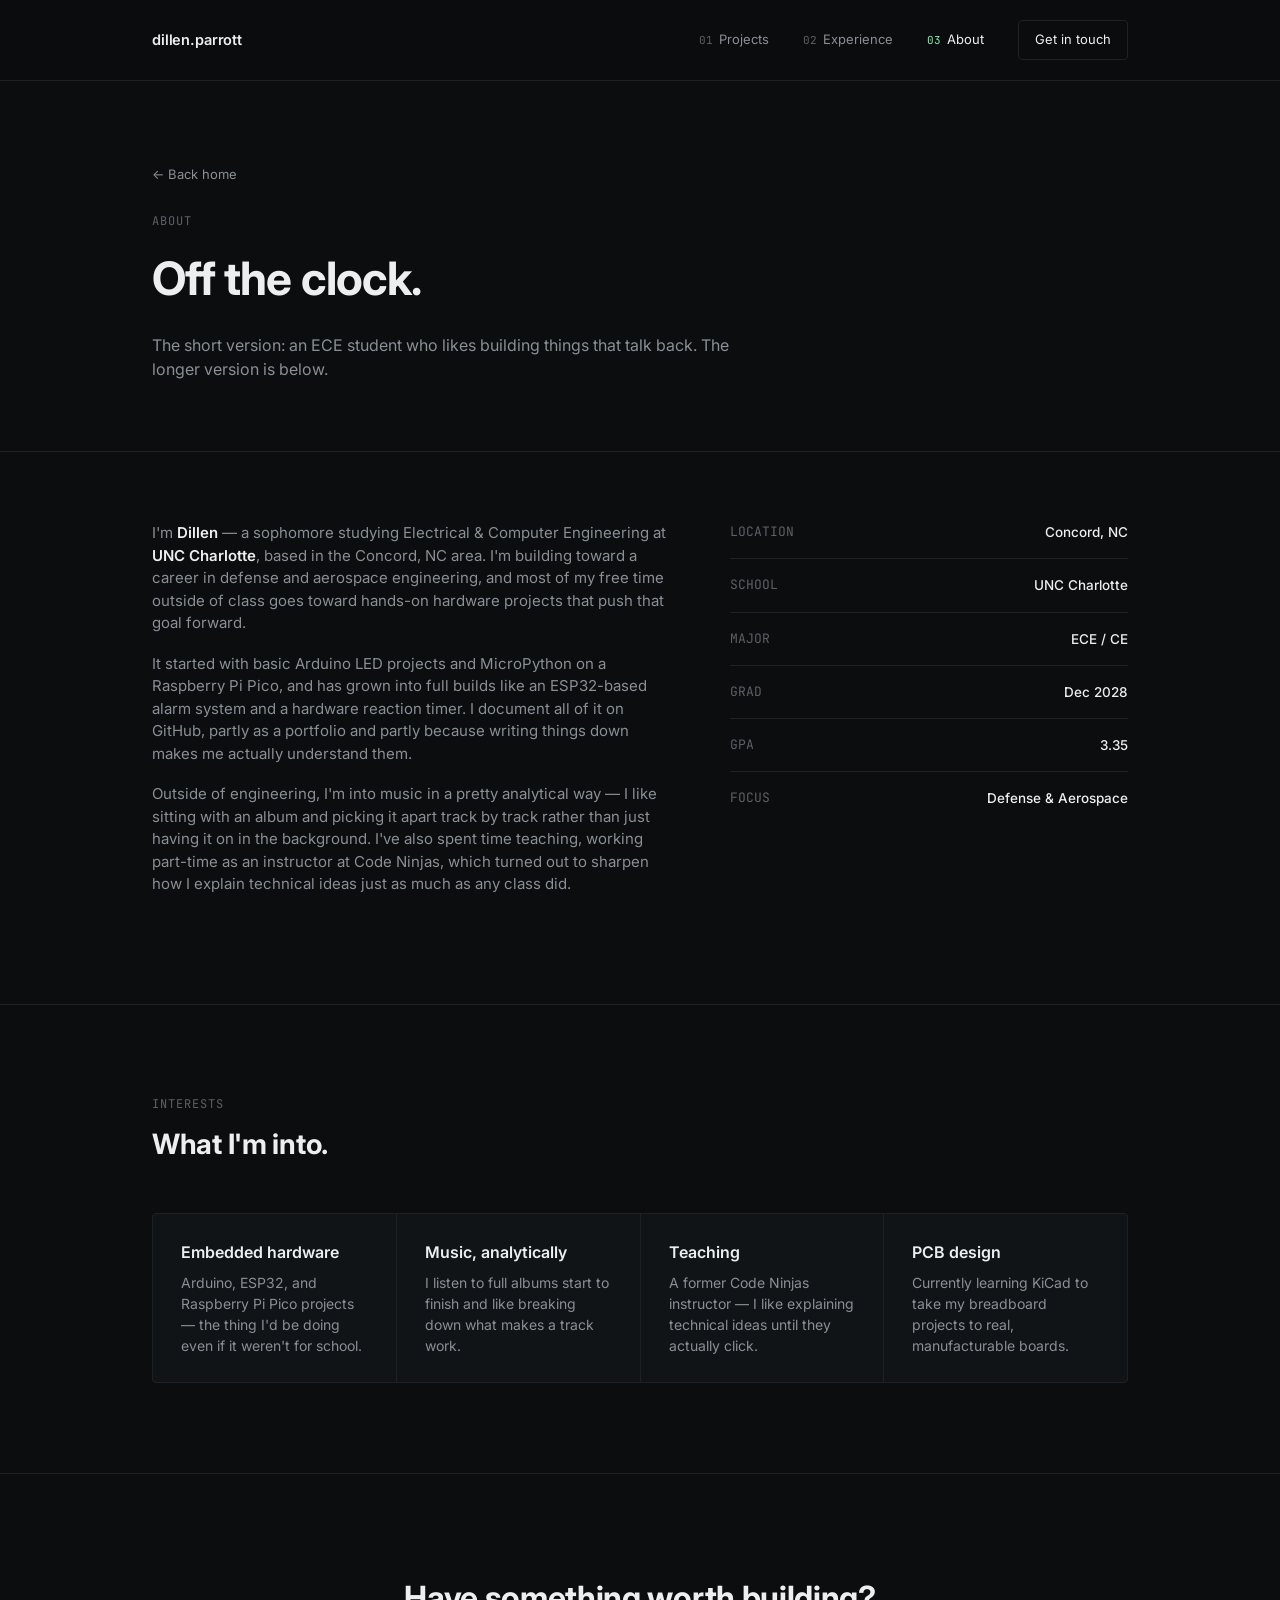
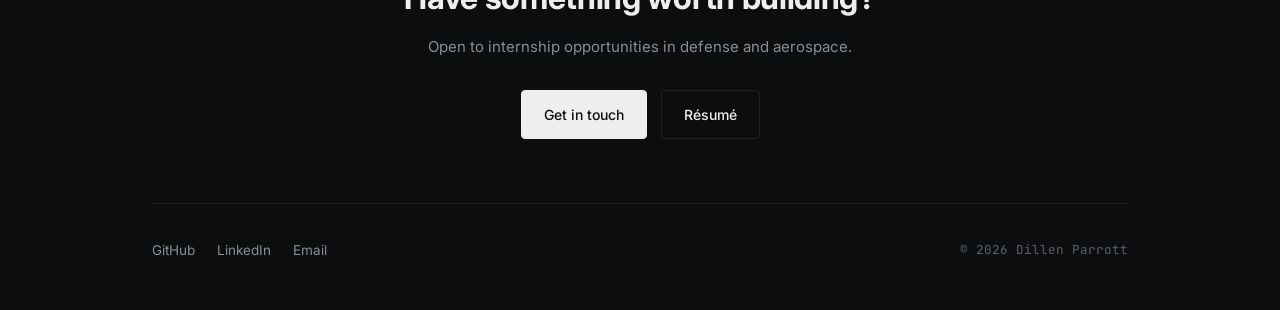
==== about.html @ 0b549629 "Add files via upload" ====
<!DOCTYPE html>
<html lang="en">
<head>
<meta charset="UTF-8">
<meta name="viewport" content="width=device-width, initial-scale=1.0">
<title>About · Dillen Parrott</title>
<meta name="description" content="About Dillen Parrott — ECE student at UNC Charlotte.">
<meta name="theme-color" content="#0b0d0f">
<link rel="preconnect" href="https://fonts.googleapis.com">
<link rel="preconnect" href="https://fonts.gstatic.com" crossorigin>
<link href="https://fonts.googleapis.com/css2?family=Inter:ital,wght@0,400;0,500;0,600;0,700;1,400;1,500&family=JetBrains+Mono:wght@400;500&display=swap" rel="stylesheet">
<link rel="stylesheet" href="styles.css">
</head>
<body>

<nav>
  <div class="wrap">
    <a href="index.html" class="logo">dillen.parrott</a>
    <div class="navlinks">
      <a href="projects.html" class="navlink"><span class="num">01</span>Projects</a>
      <a href="experience.html" class="navlink"><span class="num">02</span>Experience</a>
      <a href="about.html" class="navlink active"><span class="num">03</span>About</a>
      <a href="index.html#contact" class="cta">Get in touch</a>
    </div>
  </div>
</nav>

<header class="page-head">
  <div class="wrap">
    <a href="index.html" class="back-link">← Back home</a>
    <div class="page-eyebrow">About</div>
    <h1 class="page-title">Off the clock.</h1>
    <p class="page-sub">
      The short version: an ECE student who likes building things that talk back. The longer
      version is below.
    </p>
  </div>
</header>

<main>
<section style="padding-top:70px;">
  <div class="wrap">
    <div class="about-grid">
      <div class="about-body">
        <p>
          I'm <strong>Dillen</strong> — a sophomore studying Electrical &amp; Computer Engineering
          at <strong>UNC Charlotte</strong>, based in the Concord, NC area. I'm building toward a
          career in defense and aerospace engineering, and most of my free time outside of class
          goes toward hands-on hardware projects that push that goal forward.
        </p>
        <p>
          It started with basic Arduino LED projects and MicroPython on a Raspberry Pi Pico, and
          has grown into full builds like an ESP32-based alarm system and a hardware reaction
          timer. I document all of it on GitHub, partly as a portfolio and partly because writing
          things down makes me actually understand them.
        </p>
        <p>
          Outside of engineering, I'm into music in a pretty analytical way — I like sitting with
          an album and picking it apart track by track rather than just having it on in the
          background. I've also spent time teaching, working part-time as an instructor at Code
          Ninjas, which turned out to sharpen how I explain technical ideas just as much as any
          class did.
        </p>
      </div>
      <div class="fact-list">
        <div class="fact"><span class="k">LOCATION</span><span class="v">Concord, NC</span></div>
        <div class="fact"><span class="k">SCHOOL</span><span class="v">UNC Charlotte</span></div>
        <div class="fact"><span class="k">MAJOR</span><span class="v">ECE / CE</span></div>
        <div class="fact"><span class="k">GRAD</span><span class="v">Dec 2028</span></div>
        <div class="fact"><span class="k">GPA</span><span class="v">3.35</span></div>
        <div class="fact"><span class="k">FOCUS</span><span class="v">Defense &amp; Aerospace</span></div>
      </div>
    </div>
  </div>
</section>

<section>
  <div class="wrap">
    <div class="sec-header">
      <div>
        <div class="sec-eyebrow">Interests</div>
        <h2 class="sec-title">What I'm into.</h2>
      </div>
    </div>
    <div class="interest-grid">
      <div class="interest">
        <h3>Embedded hardware</h3>
        <p>Arduino, ESP32, and Raspberry Pi Pico projects — the thing I'd be doing even if it weren't for school.</p>
      </div>
      <div class="interest">
        <h3>Music, analytically</h3>
        <p>I listen to full albums start to finish and like breaking down what makes a track work.</p>
      </div>
      <div class="interest">
        <h3>Teaching</h3>
        <p>A former Code Ninjas instructor — I like explaining technical ideas until they actually click.</p>
      </div>
      <div class="interest">
        <h3>PCB design</h3>
        <p>Currently learning KiCad to take my breadboard projects to real, manufacturable boards.</p>
      </div>
    </div>
  </div>
</section>
</main>

<footer id="contact">
  <div class="wrap">
    <div class="footer-cta">
      <h2>Have something worth building?</h2>
      <p>Open to internship opportunities in defense and aerospace.</p>
      <div class="footer-links">
        <a href="mailto:[email protected]" class="btn btn-primary">Get in touch</a>
        <a href="#" class="btn btn-ghost">Résumé</a>
      </div>
    </div>
    <div class="foot-bottom">
      <div class="foot-social">
        <a href="#" target="_blank" rel="noopener">GitHub</a>
        <a href="#" target="_blank" rel="noopener">LinkedIn</a>
        <a href="mailto:[email protected]">Email</a>
      </div>
      <div class="copyright">© 2026 Dillen Parrott</div>
    </div>
  </div>
</footer>

</body>
</html>
---- styles.css ----
:root{
  --bg: #0b0d0f;
  --surface: #111417;
  --line: #1d2226;
  --text: #eceef0;
  --muted: #888f96;
  --muted-2: #5c6167;
  --accent: #7cf2b0;
  --radius: 4px;
  --max: 1040px;
}
*{ box-sizing:border-box; }
html{ scroll-behavior:smooth; }
body{
  margin:0;
  background:var(--bg);
  color:var(--text);
  font-family:'Inter', sans-serif;
  -webkit-font-smoothing:antialiased;
  line-height:1.5;
}
::selection{ background:var(--accent); color:#06140d; }
a{ color:inherit; text-decoration:none; }
.wrap{ max-width:var(--max); margin:0 auto; padding:0 32px; }
em{ font-style:italic; color:var(--text); }
.mono{ font-family:'JetBrains Mono', monospace; }
:focus-visible{ outline:2px solid var(--accent); outline-offset:2px; }

/* ---------------- nav ---------------- */
nav{
  position:sticky; top:0; z-index:50;
  background:rgba(11,13,15,0.82);
  backdrop-filter:blur(10px);
  border-bottom:1px solid var(--line);
}
nav .wrap{
  display:flex; align-items:center; justify-content:space-between;
  padding:20px 32px;
}
.logo{ font-weight:600; font-size:14.5px; letter-spacing:-0.01em; }
.navlinks{ display:flex; align-items:center; gap:34px; }
.navlinks a.navlink{
  font-size:13px; color:var(--muted);
  display:flex; align-items:baseline; gap:6px;
  transition:color .15s ease;
}
.navlinks a.navlink .num{ font-family:'JetBrains Mono', monospace; font-size:11px; color:var(--muted-2); }
.navlinks a.navlink:hover, .navlinks a.navlink.active{ color:var(--text); }
.navlinks a.navlink.active .num{ color:var(--accent); }
.navlinks .cta{
  font-size:13px;
  border:1px solid var(--line);
  padding:9px 16px;
  border-radius:var(--radius);
  transition:border-color .15s ease, color .15s ease;
}
.navlinks .cta:hover{ border-color:var(--accent); color:var(--accent); }
@media(max-width:760px){
  .navlinks a.navlink{ display:none; }
}

/* ---------------- hero (landing) ---------------- */
header.hero{ padding:110px 0 90px; }
.status{
  display:inline-flex; align-items:center; gap:9px;
  font-size:13px; color:var(--muted);
  margin-bottom:34px;
  padding:6px 12px 6px 10px;
  border:1px solid var(--line);
  border-radius:30px;
}
.status .dot{
  width:7px; height:7px; border-radius:50%;
  background:var(--accent);
  box-shadow:0 0 8px var(--accent);
  flex-shrink:0;
}
h1.headline{
  font-size:clamp(32px, 5.4vw, 56px);
  font-weight:700;
  line-height:1.12;
  letter-spacing:-0.02em;
  margin:0 0 28px;
  max-width:820px;
}
p.subhead{
  font-size:17px;
  color:var(--muted);
  max-width:560px;
  margin:0 0 40px;
}
.hero-actions{ display:flex; gap:14px; flex-wrap:wrap; }
.btn{
  display:inline-flex; align-items:center; gap:8px;
  padding:13px 22px;
  border-radius:var(--radius);
  font-size:14px;
  font-weight:500;
  border:1px solid var(--line);
  transition:all .18s ease;
}
.btn-primary{ background:var(--text); color:#0b0d0f; border-color:var(--text); }
.btn-primary:hover{ background:var(--accent); border-color:var(--accent); }
.btn-ghost:hover{ border-color:var(--accent); color:var(--accent); }

/* ---------------- page header (subpages) ---------------- */
header.page-head{ padding:80px 0 70px; border-bottom:1px solid var(--line); }
.back-link{
  display:inline-flex; align-items:center; gap:8px;
  font-size:13px; color:var(--muted);
  margin-bottom:28px;
  transition:color .15s ease;
}
.back-link:hover{ color:var(--accent); }
.page-eyebrow{
  font-family:'JetBrains Mono', monospace;
  font-size:12px; color:var(--muted-2);
  letter-spacing:0.08em; text-transform:uppercase;
  margin-bottom:14px;
}
h1.page-title{
  font-size:clamp(30px, 4.6vw, 46px);
  font-weight:700; letter-spacing:-0.02em;
  margin:0 0 20px;
  max-width:760px;
}
p.page-sub{ color:var(--muted); font-size:16px; max-width:600px; margin:0; }

/* ---------------- sections ---------------- */
section{ padding:90px 0; border-top:1px solid var(--line); }
main section:first-of-type{ border-top:none; }
.sec-header{
  display:flex; justify-content:space-between; align-items:flex-end;
  margin-bottom:48px; flex-wrap:wrap; gap:16px;
}
.sec-eyebrow{
  font-family:'JetBrains Mono', monospace;
  font-size:12px; color:var(--muted-2);
  letter-spacing:0.08em; text-transform:uppercase;
  margin-bottom:10px;
}
h2.sec-title{ font-size:28px; font-weight:700; letter-spacing:-0.01em; margin:0; }
.sec-link{
  font-size:13.5px; color:var(--muted);
  border-bottom:1px solid var(--line);
  padding-bottom:2px;
  white-space:nowrap;
  transition:color .15s ease, border-color .15s ease;
}
.sec-link:hover{ color:var(--accent); border-color:var(--accent); }

/* ---------------- project cards (compact, landing) ---------------- */
.work-grid{ display:grid; gap:1px; background:var(--line); border:1px solid var(--line); border-radius:var(--radius); overflow:hidden; }
.work-item{
  background:var(--surface);
  padding:30px 32px;
  display:grid;
  grid-template-columns:1fr auto;
  gap:20px;
  align-items:center;
  transition:background .15s ease;
}
.work-item:hover{ background:#151a1e; }
.work-name{ font-size:19px; font-weight:600; margin:0 0 8px; display:flex; align-items:center; gap:10px; }
.work-year{ font-family:'JetBrains Mono', monospace; font-size:12px; color:var(--muted-2); font-weight:400; }
.work-desc{ color:var(--muted); font-size:14.5px; margin:0 0 12px; max-width:520px; }
.work-status{
  font-family:'JetBrains Mono', monospace;
  font-size:11px; color:var(--accent);
  display:inline-flex; align-items:center; gap:6px;
}
.work-status .dot{ width:5px; height:5px; border-radius:50%; background:var(--accent); }
.work-arrow{
  font-size:22px; color:var(--muted-2);
  transition:transform .18s ease, color .18s ease;
}
.work-item:hover .work-arrow{ transform:translateX(4px); color:var(--accent); }

/* ---------------- project articles (projects.html, in-depth) ---------------- */
.project-article{
  padding:56px 0;
  border-bottom:1px solid var(--line);
  display:grid;
  grid-template-columns:220px 1fr;
  gap:48px;
}
.project-article:last-child{ border-bottom:none; }
.project-meta{ display:flex; flex-direction:column; gap:14px; }
.project-meta .work-status{ order:2; }
.project-year{ font-family:'JetBrains Mono', monospace; font-size:12.5px; color:var(--muted-2); }
.project-links{ display:flex; flex-direction:column; gap:10px; margin-top:8px; }
.project-links a{
  font-size:13px; color:var(--text);
  border:1px solid var(--line);
  padding:9px 14px;
  border-radius:var(--radius);
  text-align:center;
  transition:border-color .15s ease, color .15s ease;
}
.project-links a:hover{ border-color:var(--accent); color:var(--accent); }
.project-title{ font-size:24px; font-weight:700; letter-spacing:-0.01em; margin:0 0 16px; }
.project-body p{ color:var(--muted); font-size:15px; margin:0 0 16px; max-width:620px; }
.project-body strong{ color:var(--text); font-weight:600; }
.project-tags{ display:flex; gap:8px; flex-wrap:wrap; margin:18px 0 4px; }
.ptag{
  font-family:'JetBrains Mono', monospace;
  font-size:11px; color:var(--accent);
  background:rgba(124,242,176,0.08);
  border:1px solid #234034;
  padding:4px 10px; border-radius:20px;
}
.project-sub{ font-size:13px; color:var(--muted-2); text-transform:uppercase; letter-spacing:0.06em; margin:22px 0 8px; font-family:'JetBrains Mono', monospace; }
@media(max-width:760px){
  .project-article{ grid-template-columns:1fr; gap:20px; }
}

/* ---------------- what I do ---------------- */
.do-list{ display:flex; flex-direction:column; }
.do-item{
  display:grid; grid-template-columns:70px 1fr; gap:24px;
  padding:28px 0; border-bottom:1px solid var(--line);
}
.do-item:last-child{ border-bottom:none; }
.do-num{ font-family:'JetBrains Mono', monospace; color:var(--muted-2); font-size:14px; padding-top:3px; }
.do-title{ font-size:18px; font-weight:600; margin:0 0 8px; }
.do-desc{ color:var(--muted); font-size:14.5px; max-width:520px; margin:0; }

/* ---------------- currently / callout bar ---------------- */
.currently{
  display:grid; grid-template-columns:1fr auto;
  align-items:center; gap:24px;
  background:var(--surface);
  border:1px solid var(--line);
  border-radius:var(--radius);
  padding:36px 40px;
}
.currently h3{ font-size:20px; margin:0 0 8px; font-weight:600; }
.currently p{ color:var(--muted); margin:0; font-size:14.5px; max-width:480px; }

/* ---------------- about ---------------- */
.about-grid{ display:grid; grid-template-columns:1.3fr 1fr; gap:60px; }
.about-body p{ color:var(--muted); margin:0 0 18px; font-size:15px; max-width:520px; }
.about-body strong{ color:var(--text); font-weight:600; }
.fact-list{ display:flex; flex-direction:column; gap:0; }
.fact{ padding:16px 0; border-bottom:1px solid var(--line); display:flex; justify-content:space-between; gap:16px; }
.fact:first-child{ padding-top:0; }
.fact:last-child{ border-bottom:none; }
.fact .k{ color:var(--muted-2); font-size:13px; font-family:'JetBrains Mono', monospace; }
.fact .v{ font-size:13.5px; font-weight:500; text-align:right; }
@media(max-width:760px){ .about-grid{ grid-template-columns:1fr; } }

.interest-grid{ display:grid; grid-template-columns:repeat(auto-fit, minmax(220px,1fr)); gap:1px; background:var(--line); border:1px solid var(--line); border-radius:var(--radius); overflow:hidden; margin-top:8px; }
.interest{ background:var(--surface); padding:26px 28px; }
.interest h3{ font-size:16px; margin:0 0 8px; font-weight:600; }
.interest p{ color:var(--muted); font-size:14px; margin:0; }

/* ---------------- experience timeline ---------------- */
.tl{ display:flex; flex-direction:column; }
.tl-item{ display:grid; grid-template-columns:150px 1fr; gap:24px; padding:26px 0; border-bottom:1px solid var(--line); }
.tl-item:last-child{ border-bottom:none; }
.tl-date{ font-family:'JetBrains Mono', monospace; color:var(--muted-2); font-size:12.5px; padding-top:3px; }
.tl-role{ font-size:17px; font-weight:600; margin:0 0 4px; }
.tl-org{ font-size:13px; color:var(--muted); margin:0 0 10px; }
.tl-desc{ color:var(--muted); font-size:14.5px; margin:0 0 14px; max-width:560px; }
.tl-skills{ display:flex; gap:8px; flex-wrap:wrap; }
@media(max-width:600px){ .tl-item{ grid-template-columns:1fr; gap:4px; } }

/* ---------------- expanded experience article (experience.html) ---------------- */
.tl-item.expanded{ grid-template-columns:150px 1fr; }
.tl-item.expanded .tl-desc{ max-width:620px; }
.tl-bullets{ margin:12px 0 16px; padding-left:18px; color:var(--muted); font-size:14.5px; }
.tl-bullets li{ margin-bottom:6px; }

/* ---------------- footer ---------------- */
footer{ padding:100px 0 50px; border-top:1px solid var(--line); }
.footer-cta{ text-align:center; margin-bottom:64px; }
.footer-cta h2{ font-size:32px; font-weight:700; letter-spacing:-0.01em; margin:0 0 14px; }
.footer-cta p{ color:var(--muted); font-size:15px; margin:0 0 32px; }
.footer-links{ display:flex; justify-content:center; gap:14px; flex-wrap:wrap; }
.foot-bottom{
  display:flex; justify-content:space-between; align-items:center;
  padding-top:36px; margin-top:36px; border-top:1px solid var(--line);
  flex-wrap:wrap; gap:14px;
}
.foot-social{ display:flex; gap:22px; }
.foot-social a{ font-size:13.5px; color:var(--muted); transition:color .15s ease; }
.foot-social a:hover{ color:var(--accent); }
.copyright{ font-size:12.5px; color:var(--muted-2); font-family:'JetBrains Mono', monospace; }

@media(max-width:600px){
  .work-item{ grid-template-columns:1fr; }
  .work-arrow{ display:none; }
  .currently{ grid-template-columns:1fr; }
}
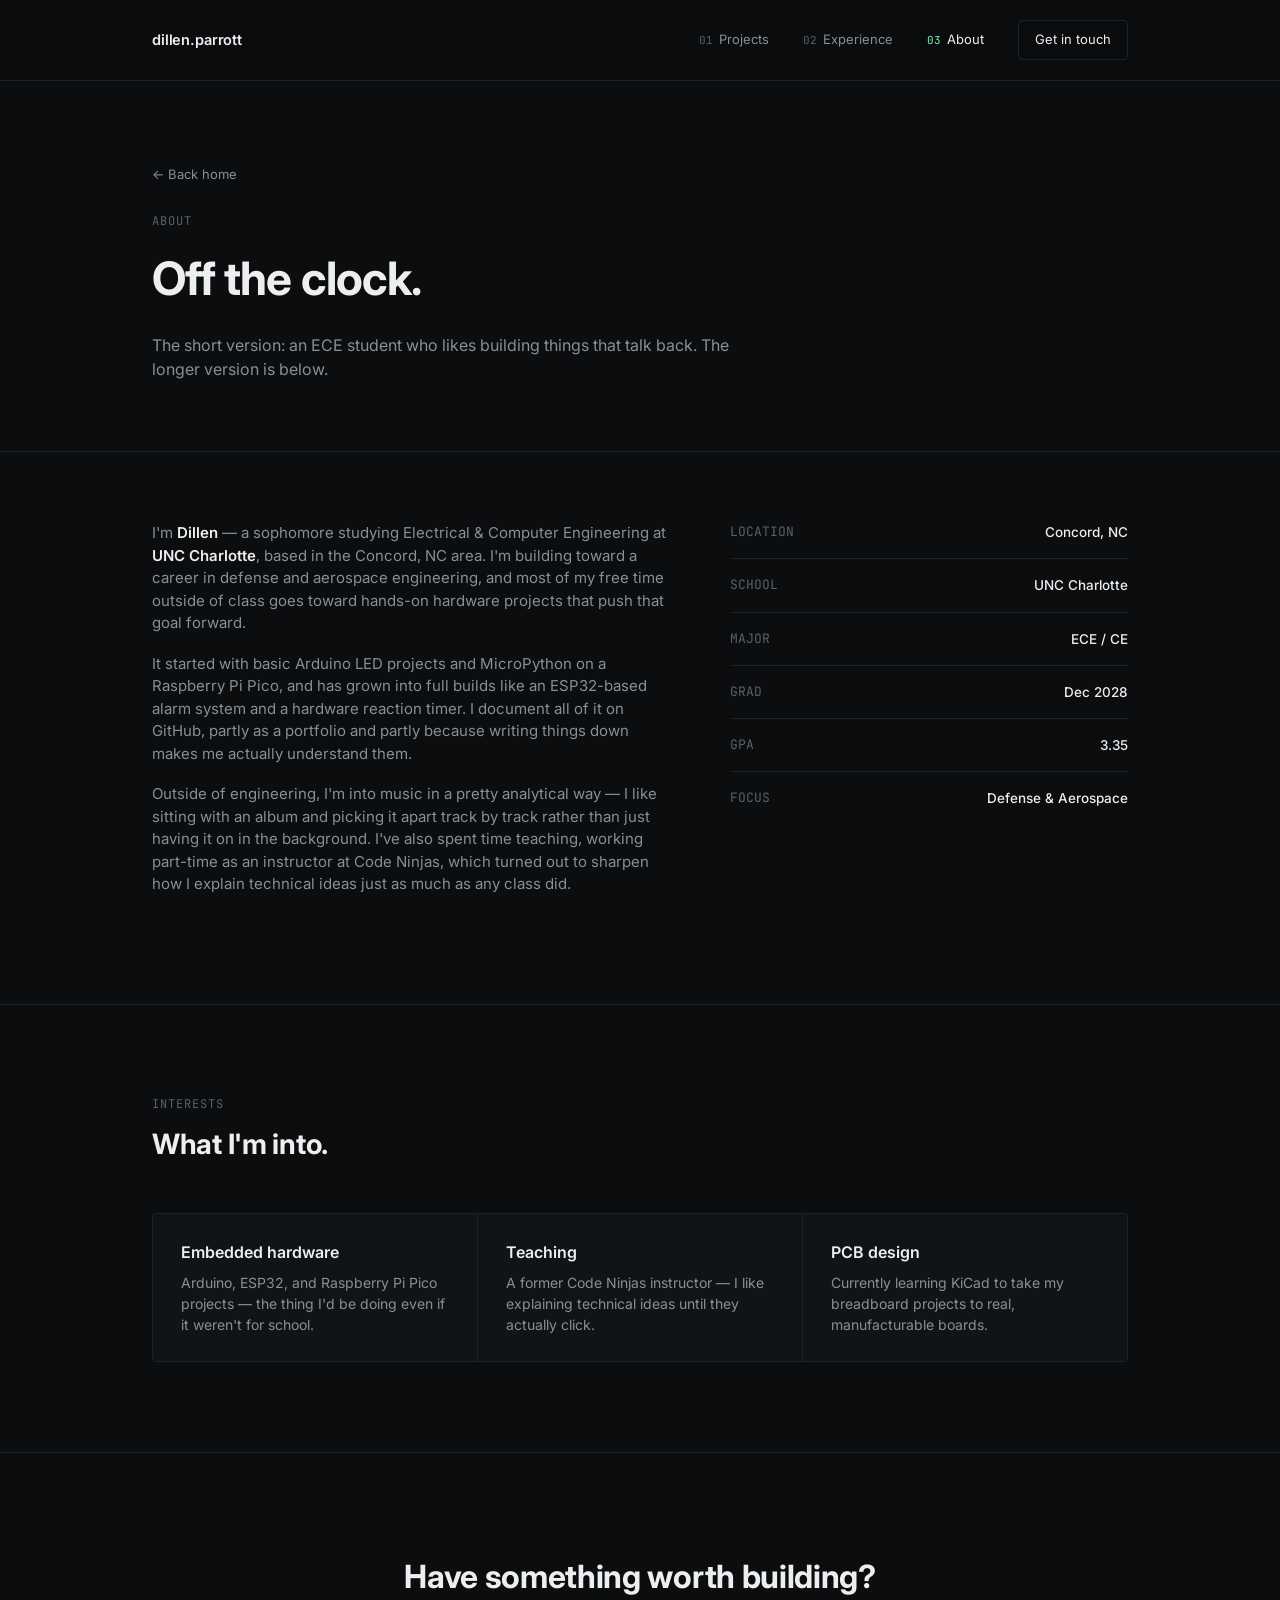
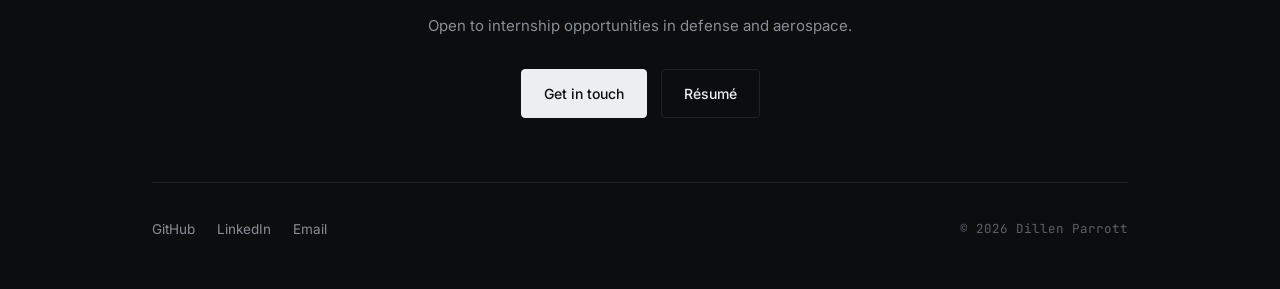
==== commit 0840a632: "Remove music interests from about section Removed music-related interests section from about.html." ====
--- a/about.html
+++ b/about.html
@@ -88,10 +88,6 @@
         <p>Arduino, ESP32, and Raspberry Pi Pico projects — the thing I'd be doing even if it weren't for school.</p>
       </div>
       <div class="interest">
-        <h3>Music, analytically</h3>
-        <p>I listen to full albums start to finish and like breaking down what makes a track work.</p>
-      </div>
-      <div class="interest">
         <h3>Teaching</h3>
         <p>A former Code Ninjas instructor — I like explaining technical ideas until they actually click.</p>
       </div>
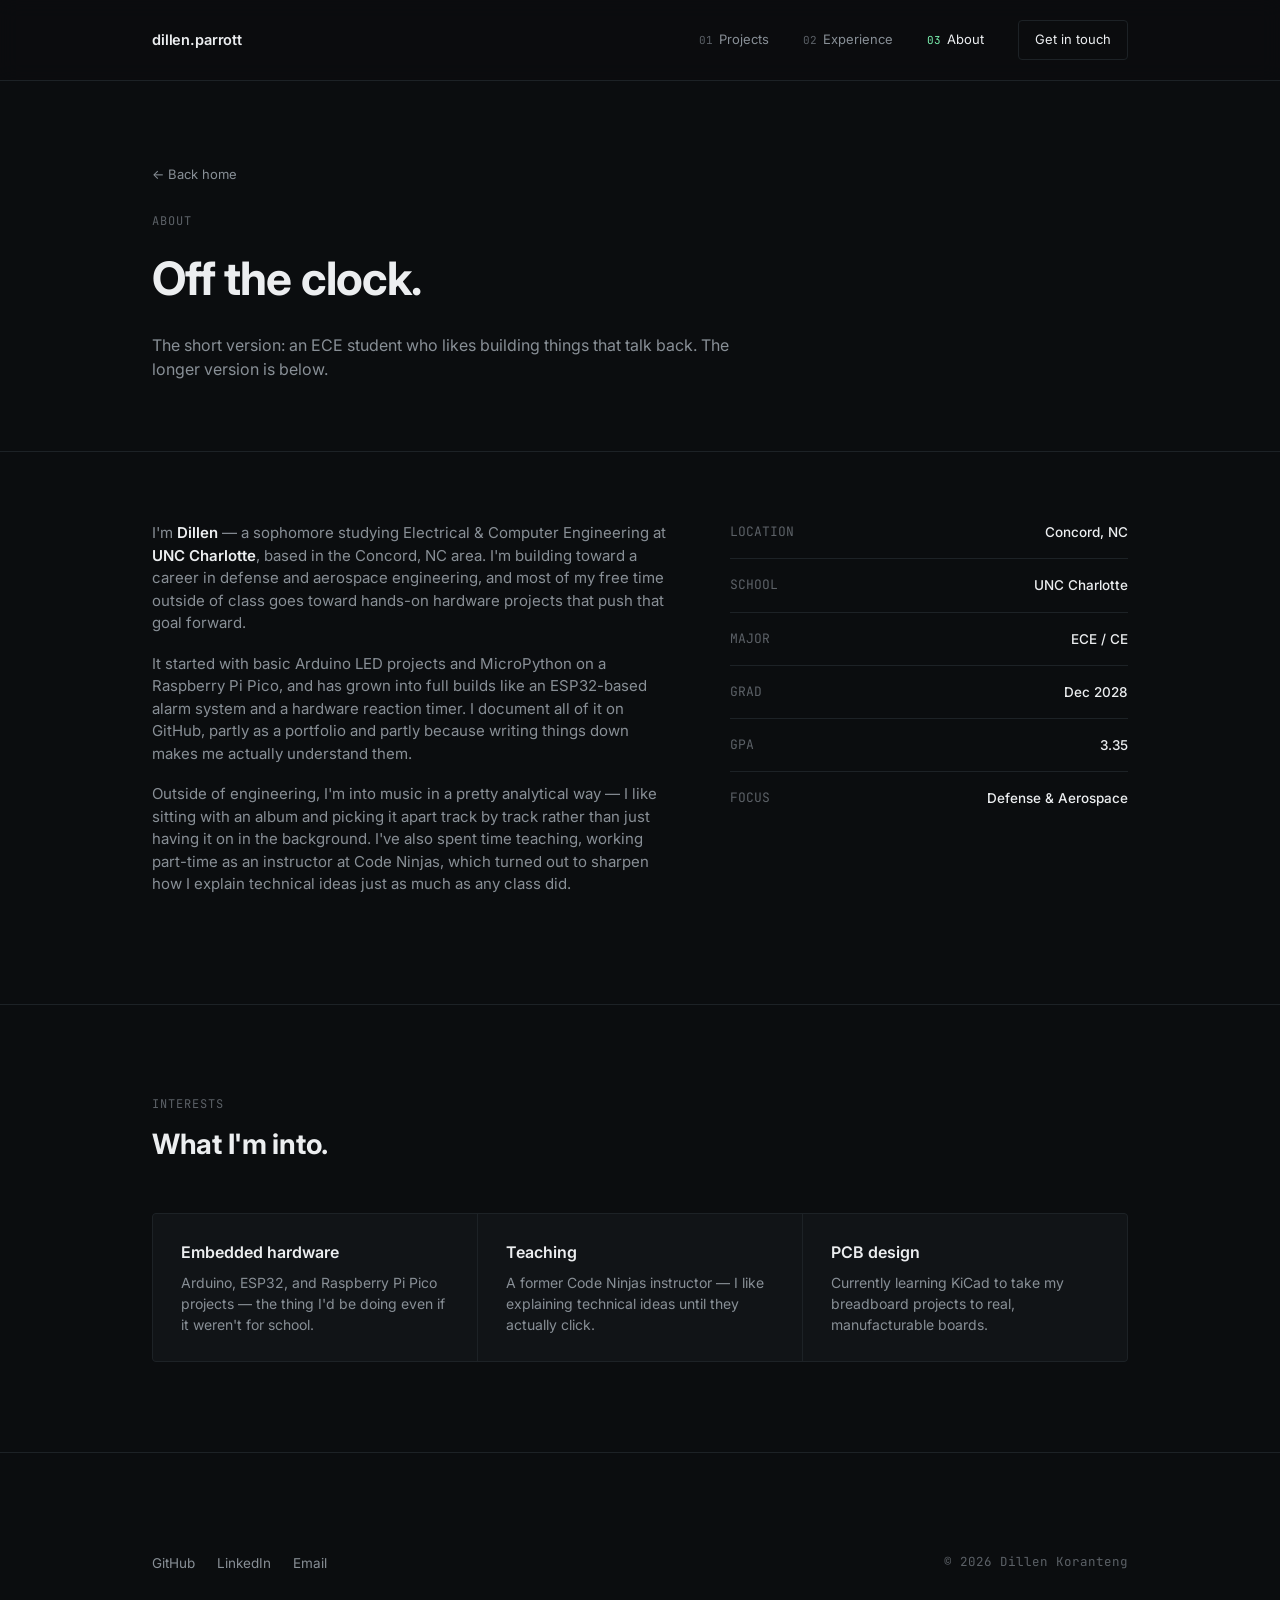
==== commit ca41c9eb: "Update footer content and links in about.html" ====
--- a/about.html
+++ b/about.html
@@ -102,21 +102,13 @@
 
 <footer id="contact">
   <div class="wrap">
-    <div class="footer-cta">
-      <h2>Have something worth building?</h2>
-      <p>Open to internship opportunities in defense and aerospace.</p>
-      <div class="footer-links">
-        <a href="mailto:[email protected]" class="btn btn-primary">Get in touch</a>
-        <a href="#" class="btn btn-ghost">Résumé</a>
+    <div class="foot-bottom" style="margin-top:0; padding-top:0; border-top:none;">
+      <div class="foot-social">
+        <a href="https://github.com/Justdillenk" target="_blank" rel="noopener">GitHub</a>
+        <a href="https://www.linkedin.com/in/dillen-koranteng/" target="_blank" rel="noopener">LinkedIn</a>
+        <a href="mailto:dillenkoranteng@gmail.com">Email</a>
       </div>
-    </div>
-    <div class="foot-bottom">
-      <div class="foot-social">
-        <a href="#" target="_blank" rel="noopener">GitHub</a>
-        <a href="#" target="_blank" rel="noopener">LinkedIn</a>
-        <a href="mailto:[email protected]">Email</a>
-      </div>
-      <div class="copyright">© 2026 Dillen Parrott</div>
+      <div class="copyright">© 2026 Dillen Koranteng</div>
     </div>
   </div>
 </footer>
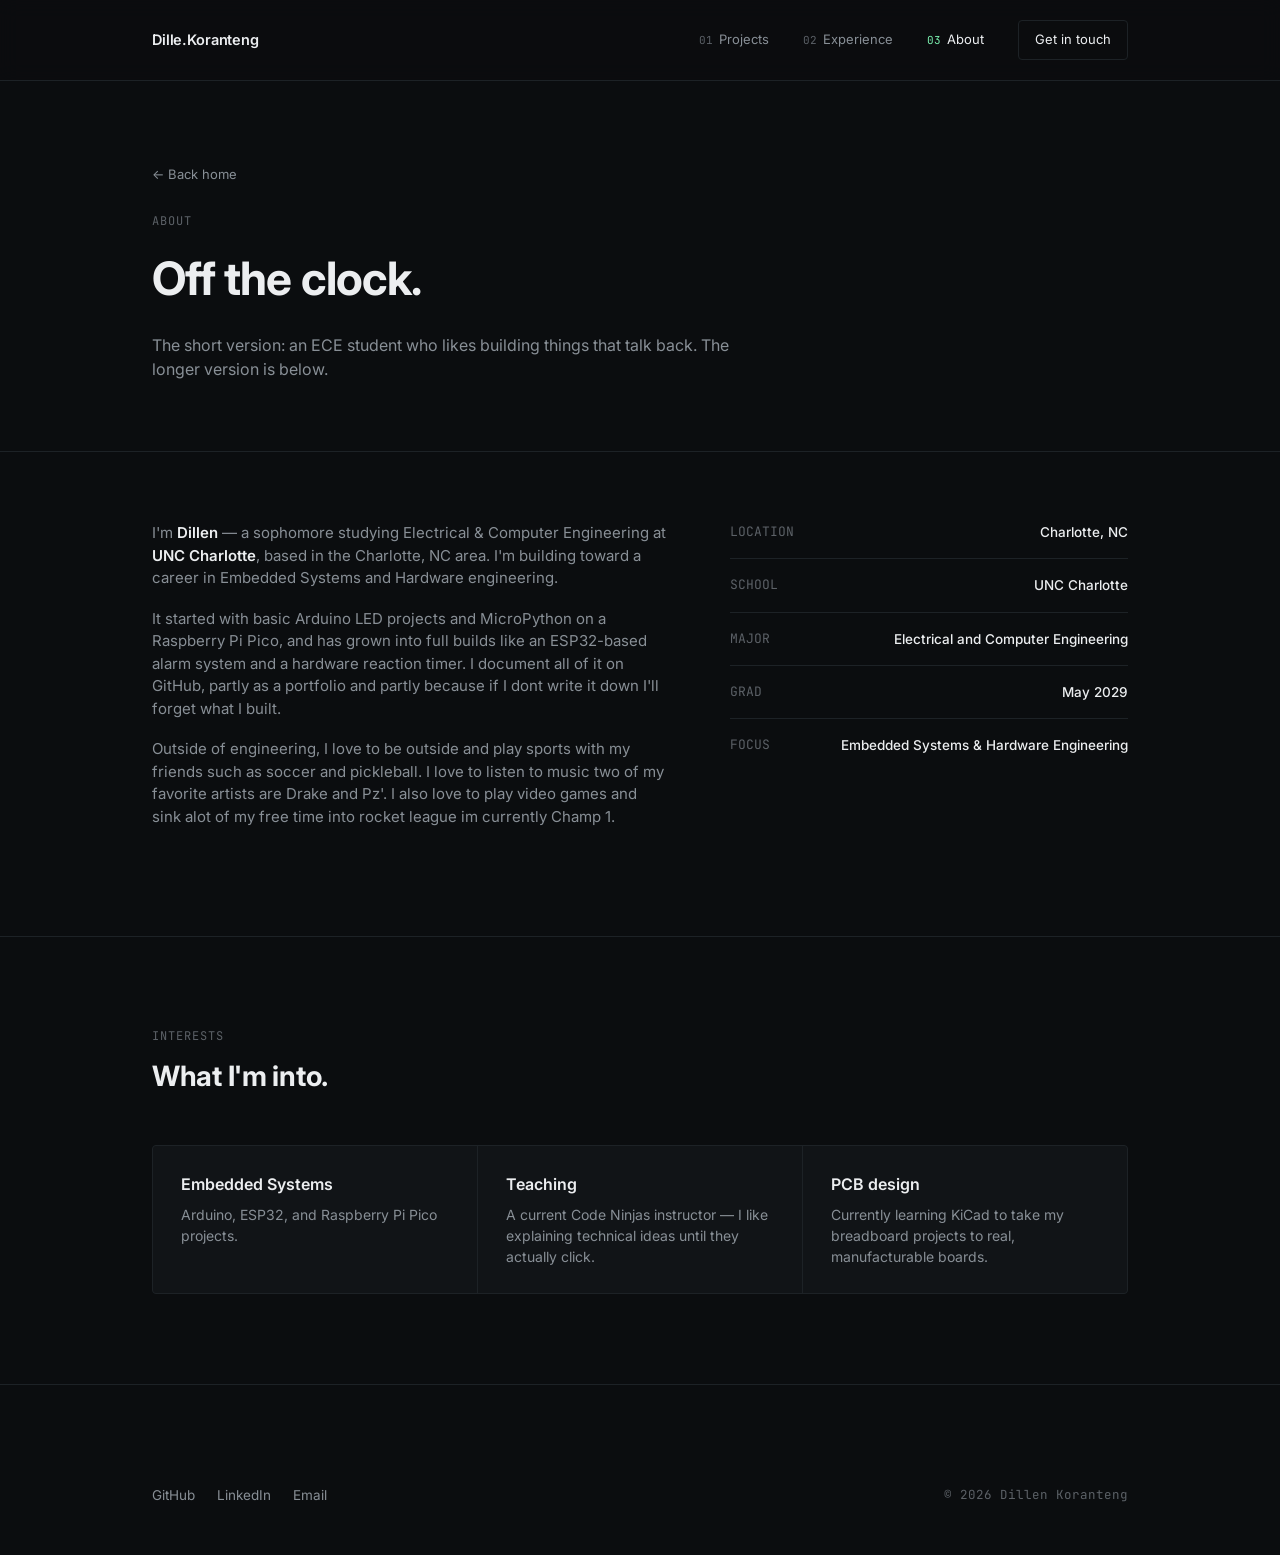
==== commit d69c25e5: "Revise personal details and interests in about.html Updated personal information and interests in th" ====
--- a/about.html
+++ b/about.html
@@ -15,7 +15,7 @@
 
 <nav>
   <div class="wrap">
-    <a href="index.html" class="logo">dillen.parrott</a>
+    <a href="index.html" class="logo">Dille.Koranteng</a>
     <div class="navlinks">
       <a href="projects.html" class="navlink"><span class="num">01</span>Projects</a>
       <a href="experience.html" class="navlink"><span class="num">02</span>Experience</a>
@@ -44,31 +44,27 @@
       <div class="about-body">
         <p>
           I'm <strong>Dillen</strong> — a sophomore studying Electrical &amp; Computer Engineering
-          at <strong>UNC Charlotte</strong>, based in the Concord, NC area. I'm building toward a
-          career in defense and aerospace engineering, and most of my free time outside of class
-          goes toward hands-on hardware projects that push that goal forward.
+          at <strong>UNC Charlotte</strong>, based in the Charlotte, NC area. I'm building toward a
+          career in Embedded Systems and Hardware engineering.
         </p>
         <p>
           It started with basic Arduino LED projects and MicroPython on a Raspberry Pi Pico, and
           has grown into full builds like an ESP32-based alarm system and a hardware reaction
-          timer. I document all of it on GitHub, partly as a portfolio and partly because writing
-          things down makes me actually understand them.
+          timer. I document all of it on GitHub, partly as a portfolio and partly because if I dont
+          write it down I'll forget what I built.
         </p>
         <p>
-          Outside of engineering, I'm into music in a pretty analytical way — I like sitting with
-          an album and picking it apart track by track rather than just having it on in the
-          background. I've also spent time teaching, working part-time as an instructor at Code
-          Ninjas, which turned out to sharpen how I explain technical ideas just as much as any
-          class did.
+          Outside of engineering, I love to be outside and play sports with my friends such as soccer
+          and pickleball. I love to listen to music two of my favorite artists are Drake and Pz'. I also
+          love to play video games and sink alot of my free time into rocket league im currently Champ 1.
         </p>
       </div>
       <div class="fact-list">
-        <div class="fact"><span class="k">LOCATION</span><span class="v">Concord, NC</span></div>
+        <div class="fact"><span class="k">LOCATION</span><span class="v">Charlotte, NC</span></div>
         <div class="fact"><span class="k">SCHOOL</span><span class="v">UNC Charlotte</span></div>
-        <div class="fact"><span class="k">MAJOR</span><span class="v">ECE / CE</span></div>
-        <div class="fact"><span class="k">GRAD</span><span class="v">Dec 2028</span></div>
-        <div class="fact"><span class="k">GPA</span><span class="v">3.35</span></div>
-        <div class="fact"><span class="k">FOCUS</span><span class="v">Defense &amp; Aerospace</span></div>
+        <div class="fact"><span class="k">MAJOR</span><span class="v">Electrical and Computer Engineering</span></div>
+        <div class="fact"><span class="k">GRAD</span><span class="v">May 2029</span></div>
+        <div class="fact"><span class="k">FOCUS</span><span class="v">Embedded Systems &amp; Hardware Engineering</span></div>
       </div>
     </div>
   </div>
@@ -84,12 +80,12 @@
     </div>
     <div class="interest-grid">
       <div class="interest">
-        <h3>Embedded hardware</h3>
-        <p>Arduino, ESP32, and Raspberry Pi Pico projects — the thing I'd be doing even if it weren't for school.</p>
+        <h3>Embedded Systems</h3>
+        <p>Arduino, ESP32, and Raspberry Pi Pico projects.</p>
       </div>
       <div class="interest">
         <h3>Teaching</h3>
-        <p>A former Code Ninjas instructor — I like explaining technical ideas until they actually click.</p>
+        <p>A current Code Ninjas instructor — I like explaining technical ideas until they actually click.</p>
       </div>
       <div class="interest">
         <h3>PCB design</h3>
--- a/styles.css
+++ b/styles.css
@@ -23,6 +23,7 @@
 a{ color:inherit; text-decoration:none; }
 .wrap{ max-width:var(--max); margin:0 auto; padding:0 32px; }
 em{ font-style:italic; color:var(--text); }
+.accent{ color:var(--accent); }
 .mono{ font-family:'JetBrains Mono', monospace; }
 :focus-visible{ outline:2px solid var(--accent); outline-offset:2px; }
 
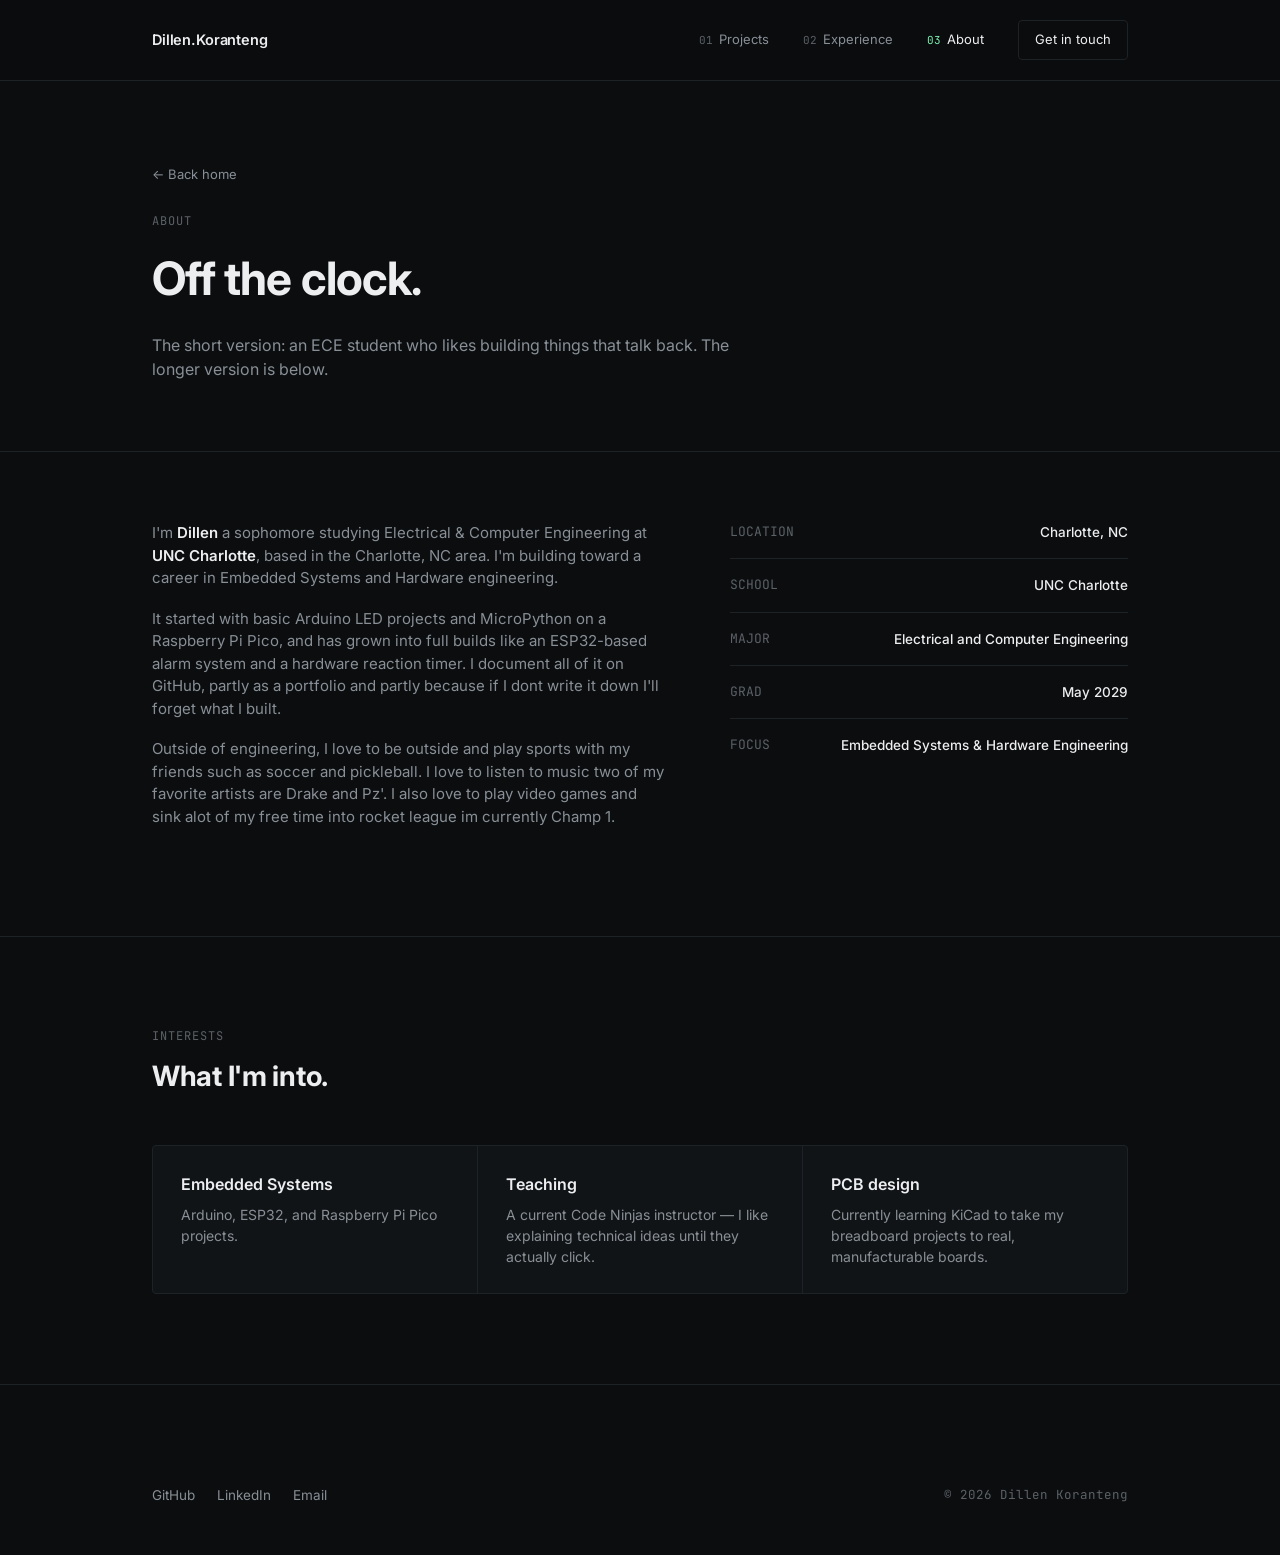
==== commit 1ef70c3e: "Update name from Dillen Parrott to Dillen Koranteng" ====
--- a/about.html
+++ b/about.html
@@ -3,8 +3,8 @@
 <head>
 <meta charset="UTF-8">
 <meta name="viewport" content="width=device-width, initial-scale=1.0">
-<title>About · Dillen Parrott</title>
-<meta name="description" content="About Dillen Parrott — ECE student at UNC Charlotte.">
+<title>About · Dillen Koranteng</title>
+<meta name="description" content="About Dillen Koranteng — ECE student at UNC Charlotte.">
 <meta name="theme-color" content="#0b0d0f">
 <link rel="preconnect" href="https://fonts.googleapis.com">
 <link rel="preconnect" href="https://fonts.gstatic.com" crossorigin>
@@ -15,7 +15,7 @@
 
 <nav>
   <div class="wrap">
-    <a href="index.html" class="logo">Dille.Koranteng</a>
+    <a href="index.html" class="logo">Dillen.Koranteng</a>
     <div class="navlinks">
       <a href="projects.html" class="navlink"><span class="num">01</span>Projects</a>
       <a href="experience.html" class="navlink"><span class="num">02</span>Experience</a>
@@ -43,7 +43,7 @@
     <div class="about-grid">
       <div class="about-body">
         <p>
-          I'm <strong>Dillen</strong> — a sophomore studying Electrical &amp; Computer Engineering
+          I'm <strong>Dillen</strong> a sophomore studying Electrical &amp; Computer Engineering
           at <strong>UNC Charlotte</strong>, based in the Charlotte, NC area. I'm building toward a
           career in Embedded Systems and Hardware engineering.
         </p>
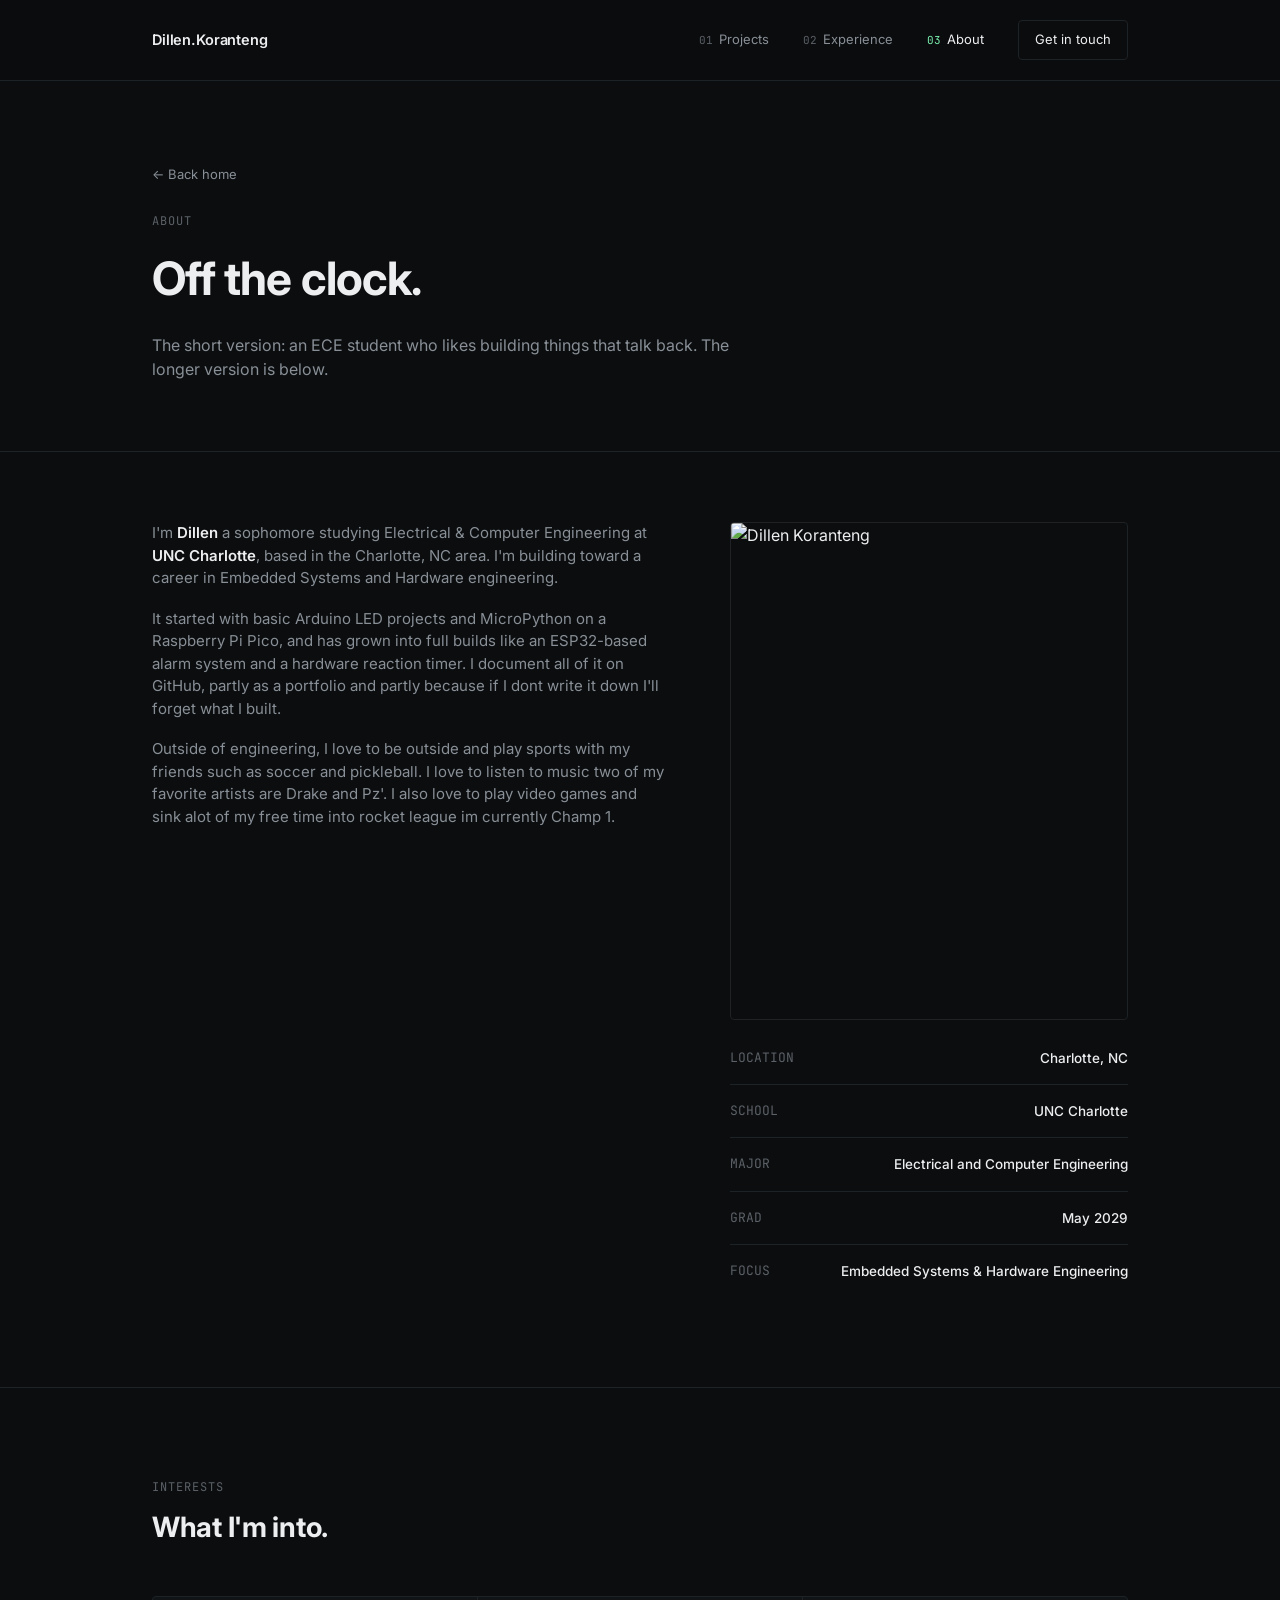
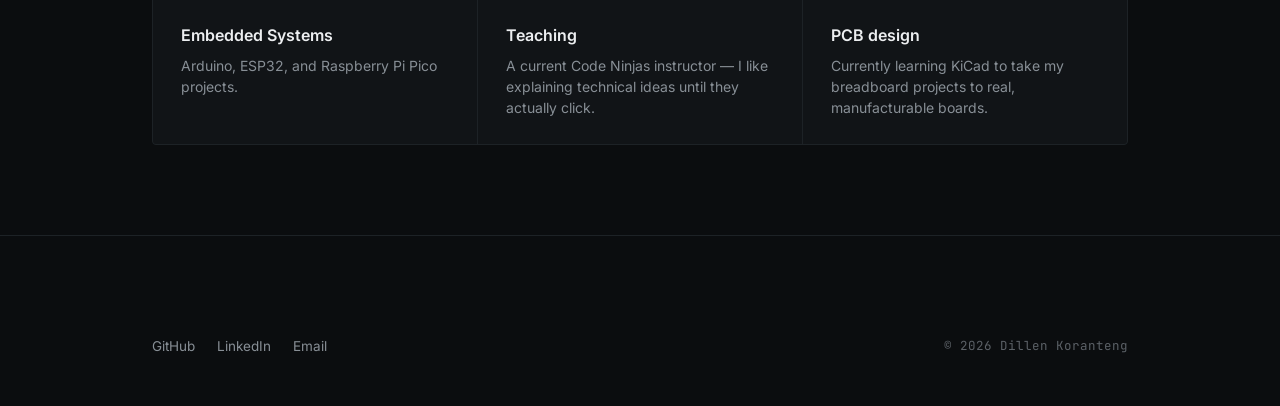
==== commit a9ee4ac4: "Refactor about section with updated facts and image" ====
--- a/about.html
+++ b/about.html
@@ -59,12 +59,15 @@
           love to play video games and sink alot of my free time into rocket league im currently Champ 1.
         </p>
       </div>
-      <div class="fact-list">
-        <div class="fact"><span class="k">LOCATION</span><span class="v">Charlotte, NC</span></div>
-        <div class="fact"><span class="k">SCHOOL</span><span class="v">UNC Charlotte</span></div>
-        <div class="fact"><span class="k">MAJOR</span><span class="v">Electrical and Computer Engineering</span></div>
-        <div class="fact"><span class="k">GRAD</span><span class="v">May 2029</span></div>
-        <div class="fact"><span class="k">FOCUS</span><span class="v">Embedded Systems &amp; Hardware Engineering</span></div>
+      <div>
+        <img src="dillen.jpg" alt="Dillen Koranteng" class="about-photo">
+        <div class="fact-list">
+          <div class="fact"><span class="k">LOCATION</span><span class="v">Charlotte, NC</span></div>
+          <div class="fact"><span class="k">SCHOOL</span><span class="v">UNC Charlotte</span></div>
+          <div class="fact"><span class="k">MAJOR</span><span class="v">Electrical and Computer Engineering</span></div>
+          <div class="fact"><span class="k">GRAD</span><span class="v">May 2029</span></div>
+          <div class="fact"><span class="k">FOCUS</span><span class="v">Embedded Systems &amp; Hardware Engineering</span></div>
+        </div>
       </div>
     </div>
   </div>
--- a/styles.css
+++ b/styles.css
@@ -23,7 +23,6 @@
 a{ color:inherit; text-decoration:none; }
 .wrap{ max-width:var(--max); margin:0 auto; padding:0 32px; }
 em{ font-style:italic; color:var(--text); }
-.accent{ color:var(--accent); }
 .mono{ font-family:'JetBrains Mono', monospace; }
 :focus-visible{ outline:2px solid var(--accent); outline-offset:2px; }
 
@@ -242,6 +241,16 @@
 .about-grid{ display:grid; grid-template-columns:1.3fr 1fr; gap:60px; }
 .about-body p{ color:var(--muted); margin:0 0 18px; font-size:15px; max-width:520px; }
 .about-body strong{ color:var(--text); font-weight:600; }
+.about-photo{
+  width:100%;
+  aspect-ratio:4/5;
+  object-fit:cover;
+  border-radius:var(--radius);
+  border:1px solid var(--line);
+  margin-bottom:28px;
+  display:block;
+  filter:grayscale(15%);
+}
 .fact-list{ display:flex; flex-direction:column; gap:0; }
 .fact{ padding:16px 0; border-bottom:1px solid var(--line); display:flex; justify-content:space-between; gap:16px; }
 .fact:first-child{ padding-top:0; }
